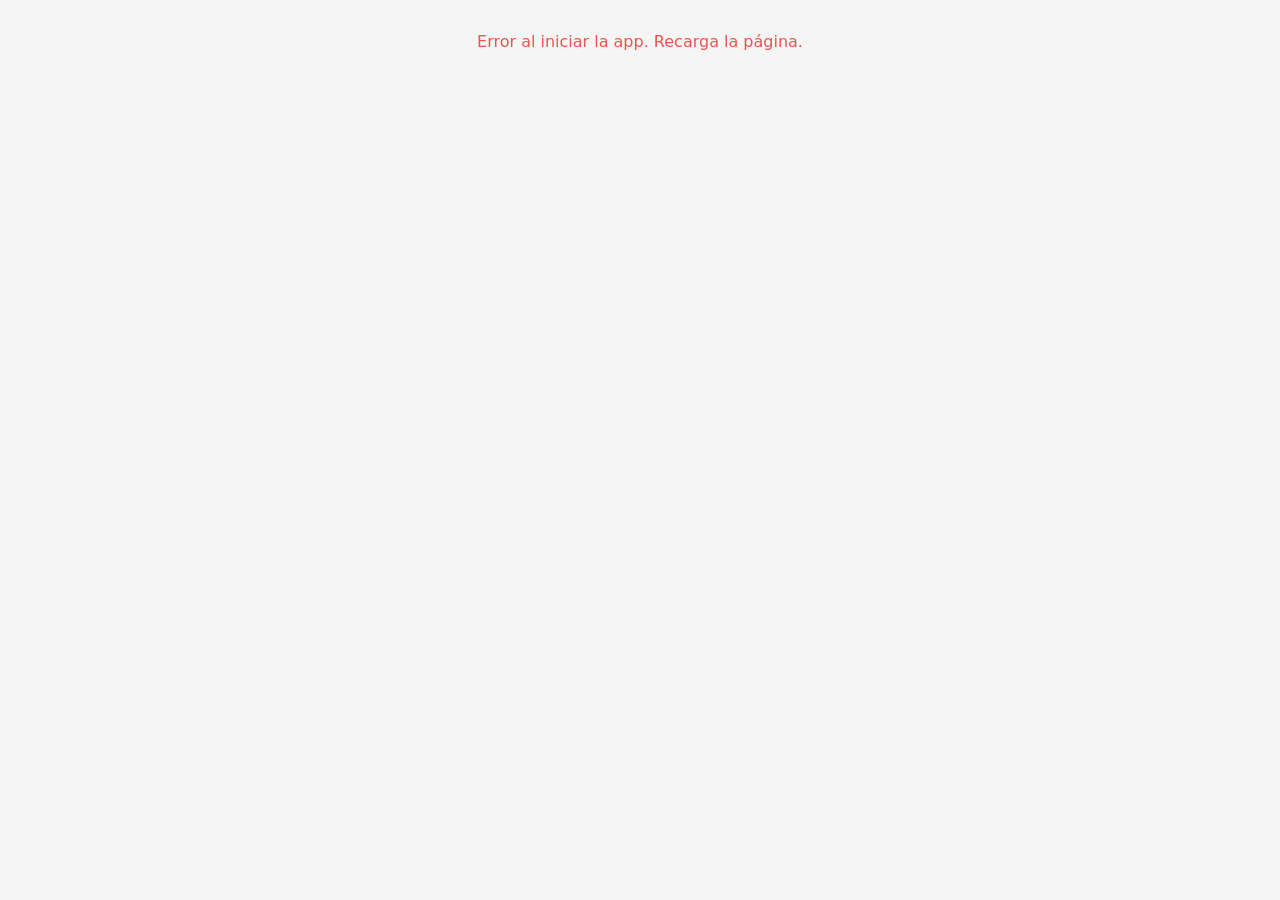
==== index.html @ 9b9e2a5f "App de registro de gimnasio — PWA offline completa (fases 1–6) Incluye IndexedDB, rutina versionada," ====
<!DOCTYPE html>
<html lang="es">
<head>
  <meta charset="UTF-8">
  <meta name="viewport" content="width=device-width, initial-scale=1.0, viewport-fit=cover">
  <meta name="theme-color" content="#121212" media="(prefers-color-scheme: dark)">
  <meta name="theme-color" content="#f5f5f5" media="(prefers-color-scheme: light)">
  <meta name="description" content="App personal de registro de entrenamiento">
  <title>Gym</title>
  <link rel="manifest" href="manifest.webmanifest">
  <link rel="stylesheet" href="css/main.css">
</head>
<body>

  <!-- asistente primera vez -->
  <div id="setup-root"></div>

  <!-- shell de la app -->
  <div id="app-shell">

    <!-- recordatorio de respaldo (oculto por defecto) -->
    <div id="respaldo-banner" hidden role="alert">
      <span id="respaldo-msg"></span>
      <div class="respaldo-acciones">
        <button id="respaldo-exportar" class="respaldo-btn-exportar">Exportar ahora</button>
        <button id="respaldo-cerrar" class="respaldo-btn-cerrar" aria-label="Cerrar">×</button>
      </div>
    </div>

    <!-- vistas -->
    <main>
      <section id="vista-rutina"    class="vista" hidden>
        <p class="vista-placeholder">Rutina — próxima fase</p>
      </section>
      <section id="vista-registrar" class="vista" hidden>
        <p class="vista-placeholder">Registrar — próxima fase</p>
      </section>
      <section id="vista-ejercicios" class="vista" hidden>
        <p class="vista-placeholder">Ejercicios — próxima fase</p>
      </section>
      <section id="vista-progreso"  class="vista" hidden>
        <p class="vista-placeholder">Progreso — próxima fase</p>
      </section>
      <section id="vista-config"    class="vista" hidden>
        <p class="vista-placeholder">Configuración — próxima fase</p>
      </section>
    </main>

    <!-- navegación inferior -->
    <nav class="nav-inferior" aria-label="Navegación principal">
      <button class="nav-btn" data-vista="rutina">
        <span class="icono" aria-hidden="true">📋</span>
        Rutina
      </button>
      <button class="nav-btn" data-vista="registrar">
        <span class="icono" aria-hidden="true">✏️</span>
        Registrar
      </button>
      <button class="nav-btn" data-vista="ejercicios">
        <span class="icono" aria-hidden="true">🏋️</span>
        Ejercicios
      </button>
      <button class="nav-btn" data-vista="progreso">
        <span class="icono" aria-hidden="true">📈</span>
        Progreso
      </button>
      <button class="nav-btn" data-vista="config">
        <span class="icono" aria-hidden="true">⚙️</span>
        Config
      </button>
    </nav>

  </div>

  <script type="module" src="src/app.js"></script>
</body>
</html>
---- css/main.css ----
/* reset mínimo */
*, *::before, *::after { box-sizing: border-box; margin: 0; padding: 0; }

:root {
  --bg:        #121212;
  --bg2:       #1e1e1e;
  --bg3:       #2a2a2a;
  --borde:     #3a3a3a;
  --texto:     #e0e0e0;
  --texto2:    #a0a0a0;
  --primario:  #4caf50;
  --primario2: #388e3c;
  --peligro:   #ef5350;
  --radio:     10px;
  --espacio:   1rem;
}

@media (prefers-color-scheme: light) {
  :root {
    --bg:       #f5f5f5;
    --bg2:      #ffffff;
    --bg3:      #eeeeee;
    --borde:    #cccccc;
    --texto:    #212121;
    --texto2:   #757575;
  }
}

html { font-size: 16px; }

body {
  font-family: system-ui, -apple-system, sans-serif;
  background: var(--bg);
  color: var(--texto);
  min-height: 100dvh;
  display: flex;
  flex-direction: column;
}

/* ── app shell ── */
#app-shell {
  display: flex;
  flex-direction: column;
  flex: 1;
  min-height: 0;
}

/* ── recordatorio de respaldo ── */
#respaldo-banner {
  background: #3a2800;
  border-bottom: 1px solid #c87f00;
  color: #ffc34d;
  padding: .55rem 1rem;
  display: flex;
  align-items: center;
  justify-content: space-between;
  gap: .75rem;
  font-size: .85rem;
  flex-wrap: wrap;
  flex-shrink: 0;
}

#respaldo-banner[hidden] { display: none; }

.respaldo-acciones {
  display: flex;
  align-items: center;
  gap: .5rem;
  flex-shrink: 0;
}

.respaldo-btn-exportar {
  background: #c87f00;
  color: #fff;
  border: none;
  border-radius: 6px;
  padding: .35rem .75rem;
  font-size: .82rem;
  font-weight: 600;
  cursor: pointer;
  white-space: nowrap;
  min-height: 32px;
}

.respaldo-btn-cerrar {
  background: none;
  border: none;
  color: #c87f00;
  font-size: 1.2rem;
  cursor: pointer;
  padding: 0 .2rem;
  line-height: 1;
  min-width: 28px;
  min-height: 28px;
}

.vista {
  flex: 1;
  overflow-y: auto;
  padding: var(--espacio);
  padding-bottom: 5rem; /* espacio para nav */
}

/* ── navegación inferior ── */
.nav-inferior {
  position: fixed;
  bottom: 0;
  left: 0; right: 0;
  background: var(--bg2);
  border-top: 1px solid var(--borde);
  display: flex;
  z-index: 100;
}

.nav-btn {
  flex: 1;
  display: flex;
  flex-direction: column;
  align-items: center;
  justify-content: center;
  gap: 2px;
  padding: .5rem .25rem;
  background: none;
  border: none;
  color: var(--texto2);
  font-size: .7rem;
  cursor: pointer;
  min-height: 56px;
  -webkit-tap-highlight-color: transparent;
}

.nav-btn .icono { font-size: 1.4rem; }

.nav-btn.activo {
  color: var(--primario);
}

/* ── botones ── */
.btn-primario {
  background: var(--primario);
  color: #fff;
  border: none;
  border-radius: var(--radio);
  padding: .75rem 1.5rem;
  font-size: 1rem;
  font-weight: 600;
  cursor: pointer;
  min-height: 48px;
}

.btn-primario:active { background: var(--primario2); }

.btn-bloque { width: 100%; }

.btn-secundario {
  background: var(--bg3);
  color: var(--texto);
  border: 1px solid var(--borde);
  border-radius: var(--radio);
  padding: .75rem 1.5rem;
  font-size: 1rem;
  cursor: pointer;
  min-height: 48px;
}

/* ── setup overlay ── */
.setup-overlay {
  position: fixed;
  inset: 0;
  background: var(--bg);
  overflow-y: auto;
  padding: var(--espacio);
  z-index: 200;
}

.setup-card {
  max-width: 480px;
  margin: 0 auto;
  padding-bottom: 2rem;
}

.setup-titulo {
  font-size: 1.5rem;
  margin-bottom: .5rem;
  margin-top: 1.5rem;
}

.setup-desc {
  color: var(--texto2);
  margin-bottom: 1.5rem;
  line-height: 1.5;
}

.setup-seccion {
  background: var(--bg2);
  border: 1px solid var(--borde);
  border-radius: var(--radio);
  padding: 1rem;
  margin-bottom: 1rem;
}

.setup-seccion h2 {
  font-size: 1rem;
  margin-bottom: .75rem;
}

.setup-seccion h3 {
  font-size: .9rem;
  color: var(--texto2);
  margin-bottom: .5rem;
}

.setup-hint {
  font-size: .85rem;
  color: var(--texto2);
  line-height: 1.5;
  margin-bottom: 1rem;
}

/* ── inputs ── */
input[type="number"], input[type="text"], input[type="date"],
select, textarea {
  width: 100%;
  background: var(--bg3);
  color: var(--texto);
  border: 1px solid var(--borde);
  border-radius: 6px;
  padding: .65rem .75rem;
  font-size: 1rem;
  margin-top: .25rem;
}

input:focus, select:focus, textarea:focus {
  outline: 2px solid var(--primario);
  outline-offset: 1px;
}

label {
  display: block;
  font-size: .85rem;
  color: var(--texto2);
  margin-bottom: .5rem;
}

.base-grupo { margin-bottom: 1rem; }

.base-fila {
  display: grid;
  grid-template-columns: 1fr 1fr;
  gap: .5rem;
}

.campo-error {
  display: block;
  color: var(--peligro);
  font-size: .8rem;
  margin-top: .25rem;
  min-height: 1rem;
}

/* ── error fatal ── */
.error-fatal {
  padding: 2rem;
  text-align: center;
  color: var(--peligro);
}

/* ── placeholders de vistas (fase 1) ── */
.vista-placeholder {
  display: flex;
  align-items: center;
  justify-content: center;
  height: 60vh;
  color: var(--texto2);
  font-size: 1.1rem;
}

/* ── títulos y cabeceras de vista ── */
.vista-titulo {
  font-size: 1.4rem;
  font-weight: 700;
  margin-bottom: .25rem;
}

.vista-header {
  display: flex;
  align-items: center;
  justify-content: space-between;
  margin-bottom: .75rem;
}

.meta-info {
  font-size: .8rem;
  color: var(--texto2);
  margin-bottom: 1rem;
}

.error-vista {
  color: var(--peligro);
  padding: 1rem;
}

/* ── rutina ── */
.dias-lista { display: flex; flex-direction: column; gap: .75rem; }

.dia-card {
  background: var(--bg2);
  border: 1px solid var(--borde);
  border-radius: var(--radio);
  padding: .875rem;
}

.dia-header {
  display: flex;
  align-items: center;
  justify-content: space-between;
  margin-bottom: .25rem;
}

.dia-titulo {
  display: flex;
  align-items: center;
  gap: .5rem;
  flex-wrap: wrap;
}

.dia-nombre { font-weight: 600; font-size: 1rem; }

.lugar-chip {
  font-size: .75rem;
  background: var(--bg3);
  border: 1px solid var(--borde);
  border-radius: 20px;
  padding: 1px 8px;
  color: var(--texto2);
}

.dia-subtitulo {
  font-size: .85rem;
  color: var(--texto2);
  margin-bottom: .5rem;
}

.rutina-lista {
  list-style: decimal inside;
  display: flex;
  flex-direction: column;
  gap: .4rem;
  margin-top: .5rem;
}

.rutina-item {
  display: flex;
  flex-direction: column;
  gap: 2px;
}

.rutina-nombre { font-size: .95rem; }

.rutina-detalle {
  font-size: .78rem;
  color: var(--texto2);
}

.rutina-vacio {
  list-style: none;
  font-size: .85rem;
  color: var(--texto2);
  font-style: italic;
}

/* ── botón ícono ── */
.btn-icono {
  background: none;
  border: none;
  cursor: pointer;
  font-size: 1.1rem;
  padding: .25rem;
  border-radius: 6px;
  color: var(--texto2);
  min-width: 36px;
  min-height: 36px;
  display: inline-flex;
  align-items: center;
  justify-content: center;
  -webkit-tap-highlight-color: transparent;
}
.btn-icono:hover  { background: var(--bg3); }
.btn-icono:disabled { opacity: .35; cursor: not-allowed; }
.btn-icono.btn-danger { color: var(--peligro); }

/* ── modales ── */
.modal-overlay {
  position: fixed;
  inset: 0;
  background: rgba(0,0,0,.6);
  display: flex;
  align-items: flex-end;
  justify-content: center;
  z-index: 300;
  padding-bottom: env(safe-area-inset-bottom);
}

@media (min-height: 600px) {
  .modal-overlay { align-items: center; }
}

.modal {
  background: var(--bg2);
  border: 1px solid var(--borde);
  border-radius: var(--radio) var(--radio) 0 0;
  width: 100%;
  max-width: 540px;
  max-height: 92dvh;
  display: flex;
  flex-direction: column;
  overflow: hidden;
}

@media (min-height: 600px) {
  .modal { border-radius: var(--radio); max-height: 88dvh; }
}

.modal-sm { max-height: 70dvh; }

.modal-header {
  display: flex;
  align-items: center;
  justify-content: space-between;
  padding: .875rem 1rem;
  border-bottom: 1px solid var(--borde);
  flex-shrink: 0;
}

.modal-header h2 { font-size: 1.1rem; }

.modal-body {
  overflow-y: auto;
  padding: 1rem;
  flex: 1;
  display: flex;
  flex-direction: column;
  gap: .75rem;
}

.modal-footer {
  display: flex;
  gap: .5rem;
  padding: .875rem 1rem;
  border-top: 1px solid var(--borde);
  flex-shrink: 0;
}
.modal-footer .btn-secundario { flex: 1; }
.modal-footer .btn-primario   { flex: 2; }

/* ── editor de día ── */
.edit-fila {
  background: var(--bg3);
  border: 1px solid var(--borde);
  border-radius: 8px;
  padding: .6rem .75rem;
  display: flex;
  flex-direction: column;
  gap: .4rem;
  margin-bottom: .5rem;
}

.edit-ex-nombre {
  font-weight: 600;
  font-size: .9rem;
}

.edit-ex-campos {
  display: grid;
  grid-template-columns: 1fr 1fr 1fr;
  gap: .4rem;
}

.campo-inline {
  display: flex;
  flex-direction: column;
  font-size: .75rem;
  color: var(--texto2);
  gap: 2px;
}

.campo-inline input {
  margin-top: 0;
  padding: .45rem .5rem;
  font-size: .9rem;
}

.edit-ex-orden {
  display: flex;
  justify-content: flex-end;
  gap: .25rem;
}

/* ── picker ── */
.picker-overlay { align-items: flex-start; padding-top: 3rem; }

.picker-lista {
  list-style: none;
  display: flex;
  flex-direction: column;
  margin-top: .5rem;
}

.picker-item {
  display: flex;
  align-items: center;
  justify-content: space-between;
  padding: .75rem .5rem;
  border-bottom: 1px solid var(--borde);
  cursor: pointer;
  gap: .5rem;
}

.picker-item:last-child { border-bottom: none; }
.picker-item:active { background: var(--bg3); }

.picker-ya {
  opacity: .4;
  cursor: not-allowed;
}

.picker-nombre { font-size: .95rem; }

/* ── ejercicios ── */
.ejercicios-lista {
  list-style: none;
  display: flex;
  flex-direction: column;
  gap: .6rem;
}

.ejercicio-card {
  background: var(--bg2);
  border: 1px solid var(--borde);
  border-radius: var(--radio);
  padding: .875rem;
  display: flex;
  flex-direction: column;
  gap: .35rem;
}

.ejercicio-header {
  display: flex;
  align-items: flex-start;
  justify-content: space-between;
  gap: .5rem;
}

.ejercicio-titulo {
  display: flex;
  flex-wrap: wrap;
  align-items: center;
  gap: .35rem;
  flex: 1;
}

.ejercicio-nombre { font-weight: 600; font-size: .95rem; }

.ejercicio-acciones {
  display: flex;
  gap: .15rem;
  flex-shrink: 0;
}

.ejercicio-musculos {
  font-size: .82rem;
  color: var(--texto);
}

.musculos-sec { color: var(--texto2); }

.ejercicio-stats {
  display: flex;
  gap: 1rem;
  font-size: .8rem;
  color: var(--texto2);
  flex-wrap: wrap;
}

.stat-label {
  font-weight: 600;
  color: var(--texto);
}

/* ── chips / badges ── */
.chip {
  font-size: .7rem;
  border-radius: 20px;
  padding: 1px 7px;
  border: 1px solid transparent;
  white-space: nowrap;
}

.chip-ref      { background: #4a3000; border-color: #c87f00; color: #ffc34d; }
.chip-tipo     { background: var(--bg3); border-color: var(--borde); color: var(--texto2); }
.chip-flag     { background: var(--bg3); border-color: var(--borde); color: var(--texto2); }
.chip-grupo    { background: var(--bg3); border-color: var(--borde); }
.grupo-push    { border-color: #e57373; color: #ef9a9a; }
.grupo-pull    { border-color: #64b5f6; color: #90caf9; }
.grupo-leg     { border-color: #81c784; color: #a5d6a7; }
.grupo-abdomen { border-color: #ffb74d; color: #ffcc80; }

/* ── formulario ejercicio ── */
.campo-grupo {
  display: flex;
  flex-direction: column;
  gap: .25rem;
}

.campos-fila {
  display: grid;
  grid-template-columns: 1fr 1fr;
  gap: .75rem;
  align-items: start;
}

.checkboxes {
  display: flex;
  flex-wrap: wrap;
  gap: .35rem .75rem;
  margin-top: .25rem;
}

.check-label {
  display: inline-flex;
  align-items: center;
  gap: .35rem;
  font-size: .85rem;
  color: var(--texto);
  cursor: pointer;
}

.check-label input[type="checkbox"] {
  width: auto;
  margin: 0;
  accent-color: var(--primario);
}

/* ── Registrar ── */
.reg-controles {
  display: grid;
  grid-template-columns: 1fr 1fr;
  gap: .5rem;
  margin-bottom: .75rem;
}

.reg-vacio {
  color: var(--texto2);
  font-style: italic;
  padding: 1rem 0;
}

.reg-footer {
  display: flex;
  gap: .5rem;
  margin-top: .25rem;
  margin-bottom: 1rem;
}
.reg-footer .btn-secundario { flex: 1; }
.reg-footer .btn-primario   { flex: 2; }

/* ── tarjeta de ejercicio en registro ── */
.ej-card {
  background: var(--bg2);
  border: 1px solid var(--borde);
  border-radius: var(--radio);
  padding: .875rem;
  margin-bottom: .75rem;
  transition: opacity .2s;
}

.ej-card.ej-omitido {
  opacity: .5;
}

.ej-header {
  display: flex;
  align-items: flex-start;
  justify-content: space-between;
  gap: .5rem;
  margin-bottom: .5rem;
  flex-wrap: wrap;
}

.ej-titulo {
  display: flex;
  flex-wrap: wrap;
  align-items: center;
  gap: .35rem;
}

.ej-acciones {
  display: flex;
  align-items: center;
  gap: .4rem;
  flex-shrink: 0;
}

.esfuerzo-label {
  font-size: .7rem;
  color: var(--texto2);
}

.sel-esfuerzo {
  width: auto;
  padding: .35rem .4rem;
  font-size: .85rem;
  margin-top: 0;
}

.btn-omitir {
  background: var(--bg3);
  color: var(--texto2);
  border: 1px solid var(--borde);
  border-radius: 6px;
  padding: .35rem .65rem;
  font-size: .8rem;
  cursor: pointer;
  white-space: nowrap;
  min-height: 36px;
}

.btn-omitir.activo {
  background: #3e2800;
  border-color: #ff9800;
  color: #ffb74d;
}

.pc-info {
  font-size: .82rem;
  color: var(--texto2);
  margin-bottom: .35rem;
}

/* ── series ── */
.series-lista {
  display: flex;
  flex-direction: column;
  gap: .4rem;
  margin-bottom: .5rem;
}

.serie-fila {
  display: flex;
  align-items: flex-end;
  gap: .4rem;
  flex-wrap: wrap;
}

.serie-n {
  font-size: .8rem;
  color: var(--texto2);
  min-width: 22px;
  padding-bottom: .45rem;
}

.peso-total-disp {
  font-size: .78rem;
  color: var(--primario);
  white-space: nowrap;
  padding-bottom: .45rem;
  min-width: 72px;
}

.btn-add-serie {
  font-size: .85rem;
  padding: .4rem .75rem;
  min-height: 36px;
}

/* ── avisos ── */
.aviso {
  border-radius: 8px;
  padding: .6rem .85rem;
  font-size: .85rem;
  margin-bottom: .5rem;
}

.aviso-warn {
  background: #3a2800;
  border: 1px solid #c87f00;
  color: #ffc34d;
}

/* ── historial ── */
.hist-sec { margin-top: 1.5rem; }

.sec-titulo {
  font-size: 1.1rem;
  font-weight: 600;
  margin-bottom: .75rem;
  color: var(--texto2);
  border-top: 1px solid var(--borde);
  padding-top: .75rem;
}

.hist-lista { list-style: none; }

.hist-item {
  display: flex;
  align-items: flex-start;
  justify-content: space-between;
  padding: .75rem 0;
  border-bottom: 1px solid var(--borde);
  gap: .5rem;
}

.hist-info {
  display: flex;
  flex-direction: column;
  gap: .15rem;
  flex: 1;
}

.hist-fecha {
  font-weight: 600;
  font-size: .95rem;
}

.hist-dia {
  font-size: .85rem;
  color: var(--texto2);
}

.hist-meta {
  font-size: .78rem;
  color: var(--texto2);
}

.hist-nota {
  font-size: .78rem;
  color: var(--texto2);
  font-style: italic;
}

.hist-acciones {
  display: flex;
  gap: .1rem;
  flex-shrink: 0;
}

.hist-vacio {
  color: var(--texto2);
  font-style: italic;
  padding: .5rem 0;
}

/* ── Progreso ── */
.rango-selector {
  display: flex;
  gap: .4rem;
  margin-bottom: 1rem;
  flex-wrap: wrap;
}

.btn-rango {
  background: var(--bg3);
  color: var(--texto2);
  border: 1px solid var(--borde);
  border-radius: 20px;
  padding: .35rem .9rem;
  font-size: .85rem;
  cursor: pointer;
  min-height: 36px;
  -webkit-tap-highlight-color: transparent;
}

.btn-rango.activo {
  background: var(--primario);
  border-color: var(--primario);
  color: #fff;
  font-weight: 600;
}

.chart-sec {
  margin-bottom: 1.5rem;
}

.chart-titulo {
  font-size: 1rem;
  font-weight: 600;
  color: var(--texto);
  display: flex;
  flex-direction: column;
  gap: .2rem;
  margin-bottom: .5rem;
  border-top: 1px solid var(--borde);
  padding-top: .75rem;
}

.chart-sub {
  font-size: .75rem;
  font-weight: 400;
  color: var(--texto2);
}

.chart-wrap {
  background: var(--bg2);
  border: 1px solid var(--borde);
  border-radius: var(--radio);
  overflow: hidden;
}

.chart-svg {
  width: 100%;
  height: auto;
  display: block;
}

/* ── Configuración ── */
.config-seccion {
  display: flex;
  flex-direction: column;
  gap: .75rem;
}

details {
  background: var(--bg2);
  border: 1px solid var(--borde);
  border-radius: var(--radio);
  overflow: hidden;
}

details[open] summary { border-bottom: 1px solid var(--borde); }

summary.config-grupo-titulo {
  font-weight: 600;
  font-size: .95rem;
  padding: .875rem 1rem;
  cursor: pointer;
  list-style: none;
  display: flex;
  align-items: center;
  justify-content: space-between;
  -webkit-tap-highlight-color: transparent;
}

summary.config-grupo-titulo::after {
  content: '›';
  color: var(--texto2);
  font-size: 1.2rem;
  transition: transform .2s;
}

details[open] > summary.config-grupo-titulo::after {
  transform: rotate(90deg);
}

.config-grupo-body {
  padding: 1rem;
  display: flex;
  flex-direction: column;
  gap: .75rem;
}

.form-inline {
  display: flex;
  flex-direction: column;
  gap: .6rem;
}

.form-inline label {
  display: flex;
  align-items: center;
  gap: .5rem;
  flex-wrap: wrap;
  color: var(--texto);
}

.form-inline label input {
  width: 80px;
  margin-top: 0;
}

.msg-ok {
  font-size: .85rem;
  color: var(--primario);
  font-weight: 600;
}

.config-hint {
  font-size: .83rem;
  color: var(--texto2);
  line-height: 1.5;
}

.config-vacio {
  font-size: .85rem;
  color: var(--texto2);
  font-style: italic;
}

.config-fila-botones {
  display: flex;
  flex-wrap: wrap;
  gap: .5rem;
}

.tabla-config {
  width: 100%;
  border-collapse: collapse;
  font-size: .85rem;
}

.tabla-config th {
  text-align: left;
  font-weight: 600;
  color: var(--texto2);
  padding: .35rem .5rem;
  border-bottom: 1px solid var(--borde);
  font-size: .78rem;
}

.tabla-config td {
  padding: .5rem;
  border-bottom: 1px solid var(--borde);
  vertical-align: middle;
}

.tabla-config tr:last-child td { border-bottom: none; }

.ref-ejercicio {
  max-width: 160px;
  overflow: hidden;
  text-overflow: ellipsis;
  white-space: nowrap;
}

.btn-link {
  background: none;
  border: none;
  color: var(--primario);
  font-size: .85rem;
  cursor: pointer;
  padding: .25rem 0;
  text-decoration: underline;
}

.btn-peligro {
  background: var(--peligro);
  color: #fff;
  border: none;
  border-radius: var(--radio);
  padding: .75rem 1.5rem;
  font-size: 1rem;
  font-weight: 600;
  cursor: pointer;
  min-height: 48px;
}

/* modal en la vista de config usa las mismas clases .modal-overlay / .modal
   pero se monta dentro del #config-overlay div */
#config-overlay {
  position: fixed;
  inset: 0;
  background: rgba(0,0,0,.6);
  display: flex;
  align-items: flex-end;
  justify-content: center;
  z-index: 300;
  padding-bottom: env(safe-area-inset-bottom);
}

#config-overlay[hidden] { display: none; }

@media (min-height: 600px) {
  #config-overlay { align-items: center; }
}

.modal-titulo {
  font-size: 1.1rem;
  font-weight: 700;
  padding: .875rem 1rem;
  border-bottom: 1px solid var(--borde);
  flex-shrink: 0;
}

.modal-cuerpo {
  padding: 1rem;
  overflow-y: auto;
  display: flex;
  flex-direction: column;
  gap: .75rem;
  flex: 1;
}

.modal-acciones {
  display: flex;
  gap: .5rem;
  padding: .875rem 1rem;
  border-top: 1px solid var(--borde);
  flex-shrink: 0;
}
.modal-acciones .btn-secundario { flex: 1; }
.modal-acciones .btn-primario,
.modal-acciones .btn-peligro    { flex: 2; }

.radio-label {
  display: flex;
  align-items: flex-start;
  gap: .5rem;
  cursor: pointer;
  font-size: .9rem;
  color: var(--texto);
}

.radio-label input[type="radio"] {
  width: auto;
  margin-top: .2rem;
  flex-shrink: 0;
  accent-color: var(--primario);
}

.import-errores {
  background: #3e0000;
  border: 1px solid var(--peligro);
  color: #ff8a80;
  border-radius: 8px;
  padding: .6rem .85rem;
  font-size: .83rem;
  line-height: 1.5;
}

/* ── Toasts de éxito/error ── */
.toast-ok,
.toast-error {
  position: fixed;
  bottom: 5.5rem;
  left: 50%;
  transform: translateX(-50%);
  border-radius: var(--radio);
  padding: .7rem 1.2rem;
  font-size: .9rem;
  font-weight: 600;
  z-index: 500;
  white-space: nowrap;
  box-shadow: 0 4px 16px rgba(0,0,0,.4);
  animation: toast-in .2s ease;
}

.toast-ok    { background: var(--primario); color: #fff; }
.toast-error { background: var(--peligro);  color: #fff; }

@keyframes toast-in {
  from { opacity: 0; bottom: 4.5rem; }
  to   { opacity: 1; bottom: 5.5rem; }
}
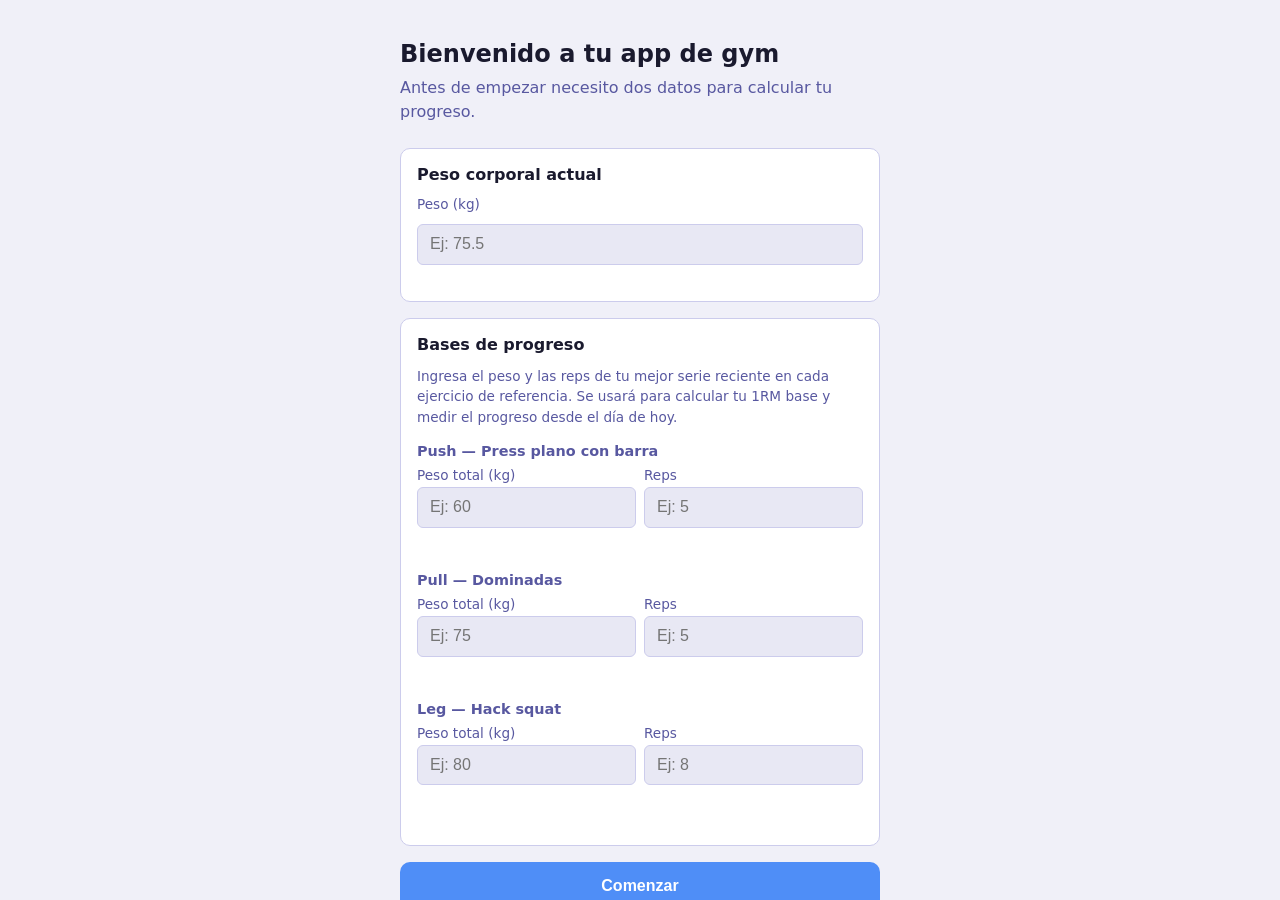
==== commit 8d2c16a8: "Rediseño visual: paleta azul/B&N, íconos SVG, sombras en tarjetas - Paleta: verde → azul (#4f8ef7), " ====
--- a/index.html
+++ b/index.html
@@ -49,23 +49,33 @@
     <!-- navegación inferior -->
     <nav class="nav-inferior" aria-label="Navegación principal">
       <button class="nav-btn" data-vista="rutina">
-        <span class="icono" aria-hidden="true">📋</span>
+        <svg viewBox="0 0 24 24" fill="none" stroke="currentColor" stroke-width="1.8" stroke-linecap="round" stroke-linejoin="round" aria-hidden="true">
+          <rect x="3" y="4" width="18" height="18" rx="2"/><line x1="8" y1="2" x2="8" y2="6"/><line x1="16" y1="2" x2="16" y2="6"/><line x1="3" y1="10" x2="21" y2="10"/><path d="M9 16l2 2 4-4"/>
+        </svg>
         Rutina
       </button>
       <button class="nav-btn" data-vista="registrar">
-        <span class="icono" aria-hidden="true">✏️</span>
+        <svg viewBox="0 0 24 24" fill="none" stroke="currentColor" stroke-width="1.8" stroke-linecap="round" stroke-linejoin="round" aria-hidden="true">
+          <path d="M11 4H4a2 2 0 00-2 2v14a2 2 0 002 2h14a2 2 0 002-2v-7"/><path d="M18.5 2.5a2.121 2.121 0 013 3L12 15l-4 1 1-4 9.5-9.5z"/>
+        </svg>
         Registrar
       </button>
       <button class="nav-btn" data-vista="ejercicios">
-        <span class="icono" aria-hidden="true">🏋️</span>
+        <svg viewBox="0 0 24 24" fill="none" stroke="currentColor" stroke-width="1.8" stroke-linecap="round" stroke-linejoin="round" aria-hidden="true">
+          <path d="M6.5 5v14M17.5 5v14M3.5 8.5h3M17.5 8.5h3M3.5 15.5h3M17.5 15.5h3"/><line x1="6.5" y1="12" x2="17.5" y2="12"/>
+        </svg>
         Ejercicios
       </button>
       <button class="nav-btn" data-vista="progreso">
-        <span class="icono" aria-hidden="true">📈</span>
+        <svg viewBox="0 0 24 24" fill="none" stroke="currentColor" stroke-width="1.8" stroke-linecap="round" stroke-linejoin="round" aria-hidden="true">
+          <polyline points="22 7 13.5 15.5 8.5 10.5 2 17"/><polyline points="16 7 22 7 22 13"/>
+        </svg>
         Progreso
       </button>
       <button class="nav-btn" data-vista="config">
-        <span class="icono" aria-hidden="true">⚙️</span>
+        <svg viewBox="0 0 24 24" fill="none" stroke="currentColor" stroke-width="1.8" stroke-linecap="round" stroke-linejoin="round" aria-hidden="true">
+          <line x1="4" y1="6" x2="20" y2="6"/><line x1="4" y1="12" x2="20" y2="12"/><line x1="4" y1="18" x2="20" y2="18"/><line x1="9" y1="3" x2="9" y2="9"/><line x1="15" y1="9" x2="15" y2="15"/><line x1="12" y1="15" x2="12" y2="21"/>
+        </svg>
         Config
       </button>
     </nav>
--- a/css/main.css
+++ b/css/main.css
@@ -2,27 +2,29 @@
 *, *::before, *::after { box-sizing: border-box; margin: 0; padding: 0; }
 
 :root {
-  --bg:        #121212;
-  --bg2:       #1e1e1e;
-  --bg3:       #2a2a2a;
-  --borde:     #3a3a3a;
-  --texto:     #e0e0e0;
-  --texto2:    #a0a0a0;
-  --primario:  #4caf50;
-  --primario2: #388e3c;
-  --peligro:   #ef5350;
+  --bg:        #0c0c14;
+  --bg2:       #121220;
+  --bg3:       #1a1a2c;
+  --borde:     #2a2a44;
+  --texto:     #dde0f0;
+  --texto2:    #6868a0;
+  --primario:  #4f8ef7;
+  --primario2: #3a76e8;
+  --peligro:   #e05555;
   --radio:     10px;
   --espacio:   1rem;
+  --sombra:    0 2px 16px rgba(0,0,0,.45);
 }
 
 @media (prefers-color-scheme: light) {
   :root {
-    --bg:       #f5f5f5;
+    --bg:       #f0f0f8;
     --bg2:      #ffffff;
-    --bg3:      #eeeeee;
-    --borde:    #cccccc;
-    --texto:    #212121;
-    --texto2:   #757575;
+    --bg3:      #e8e8f4;
+    --borde:    #ccccec;
+    --texto:    #1a1a2e;
+    --texto2:   #5858a0;
+    --sombra:   0 2px 16px rgba(20,20,80,.07);
   }
 }
 
@@ -110,6 +112,8 @@
   border-top: 1px solid var(--borde);
   display: flex;
   z-index: 100;
+  padding-bottom: env(safe-area-inset-bottom);
+  box-shadow: 0 -4px 24px rgba(0,0,0,.25);
 }
 
 .nav-btn {
@@ -118,21 +122,41 @@
   flex-direction: column;
   align-items: center;
   justify-content: center;
-  gap: 2px;
-  padding: .5rem .25rem;
+  gap: 4px;
+  padding: .55rem .25rem .45rem;
   background: none;
   border: none;
   color: var(--texto2);
-  font-size: .7rem;
+  font-size: .62rem;
+  font-weight: 500;
+  letter-spacing: .04em;
   cursor: pointer;
   min-height: 56px;
+  position: relative;
   -webkit-tap-highlight-color: transparent;
-}
-
-.nav-btn .icono { font-size: 1.4rem; }
+  transition: color .18s;
+}
+
+.nav-btn svg {
+  width: 22px;
+  height: 22px;
+  flex-shrink: 0;
+  transition: transform .18s;
+}
 
 .nav-btn.activo {
   color: var(--primario);
+}
+
+.nav-btn.activo::before {
+  content: '';
+  position: absolute;
+  top: 0;
+  left: 20%;
+  right: 20%;
+  height: 2px;
+  background: var(--primario);
+  border-radius: 0 0 2px 2px;
 }
 
 /* ── botones ── */
@@ -279,6 +303,7 @@
 .vista-titulo {
   font-size: 1.4rem;
   font-weight: 700;
+  letter-spacing: -.02em;
   margin-bottom: .25rem;
 }
 
@@ -308,6 +333,7 @@
   border: 1px solid var(--borde);
   border-radius: var(--radio);
   padding: .875rem;
+  box-shadow: var(--sombra);
 }
 
 .dia-header {
@@ -542,6 +568,7 @@
   display: flex;
   flex-direction: column;
   gap: .35rem;
+  box-shadow: var(--sombra);
 }
 
 .ejercicio-header {
@@ -596,14 +623,14 @@
   white-space: nowrap;
 }
 
-.chip-ref      { background: #4a3000; border-color: #c87f00; color: #ffc34d; }
+.chip-ref      { background: rgba(200,140,0,.15); border-color: rgba(200,140,0,.5); color: #c8a84b; }
 .chip-tipo     { background: var(--bg3); border-color: var(--borde); color: var(--texto2); }
 .chip-flag     { background: var(--bg3); border-color: var(--borde); color: var(--texto2); }
 .chip-grupo    { background: var(--bg3); border-color: var(--borde); }
-.grupo-push    { border-color: #e57373; color: #ef9a9a; }
-.grupo-pull    { border-color: #64b5f6; color: #90caf9; }
-.grupo-leg     { border-color: #81c784; color: #a5d6a7; }
-.grupo-abdomen { border-color: #ffb74d; color: #ffcc80; }
+.grupo-push    { background: rgba(220,80,80,.12);  border-color: rgba(220,80,80,.35);  color: #e07878; }
+.grupo-pull    { background: rgba(79,142,247,.12); border-color: rgba(79,142,247,.4);  color: #6ea8f7; }
+.grupo-leg     { background: rgba(70,180,120,.12); border-color: rgba(70,180,120,.35); color: #5ab88a; }
+.grupo-abdomen { background: rgba(200,150,50,.12); border-color: rgba(200,150,50,.35); color: #c8a055; }
 
 /* ── formulario ejercicio ── */
 .campo-grupo {
@@ -671,6 +698,7 @@
   border-radius: var(--radio);
   padding: .875rem;
   margin-bottom: .75rem;
+  box-shadow: var(--sombra);
   transition: opacity .2s;
 }
 
@@ -791,8 +819,10 @@
 .hist-sec { margin-top: 1.5rem; }
 
 .sec-titulo {
-  font-size: 1.1rem;
-  font-weight: 600;
+  font-size: .75rem;
+  font-weight: 600;
+  letter-spacing: .08em;
+  text-transform: uppercase;
   margin-bottom: .75rem;
   color: var(--texto2);
   border-top: 1px solid var(--borde);
@@ -904,6 +934,7 @@
   border: 1px solid var(--borde);
   border-radius: var(--radio);
   overflow: hidden;
+  box-shadow: var(--sombra);
 }
 
 .chart-svg {
